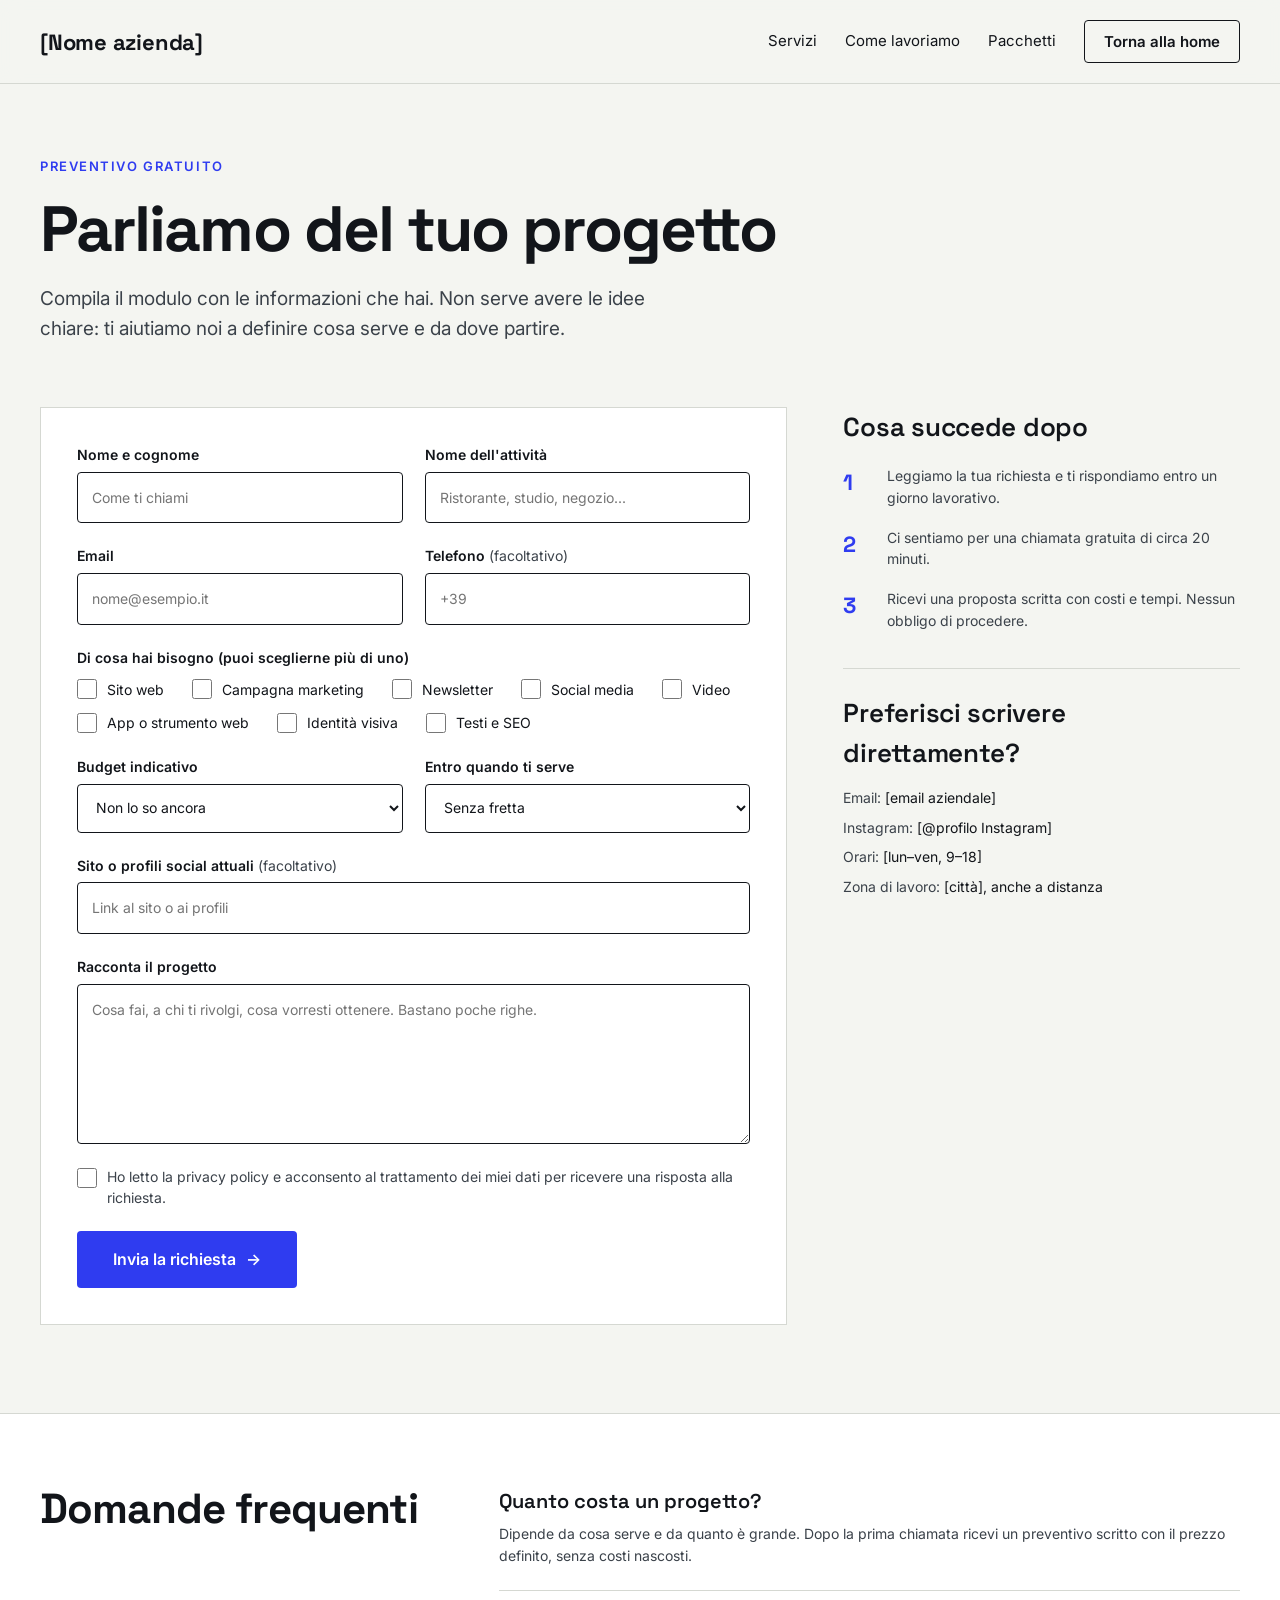
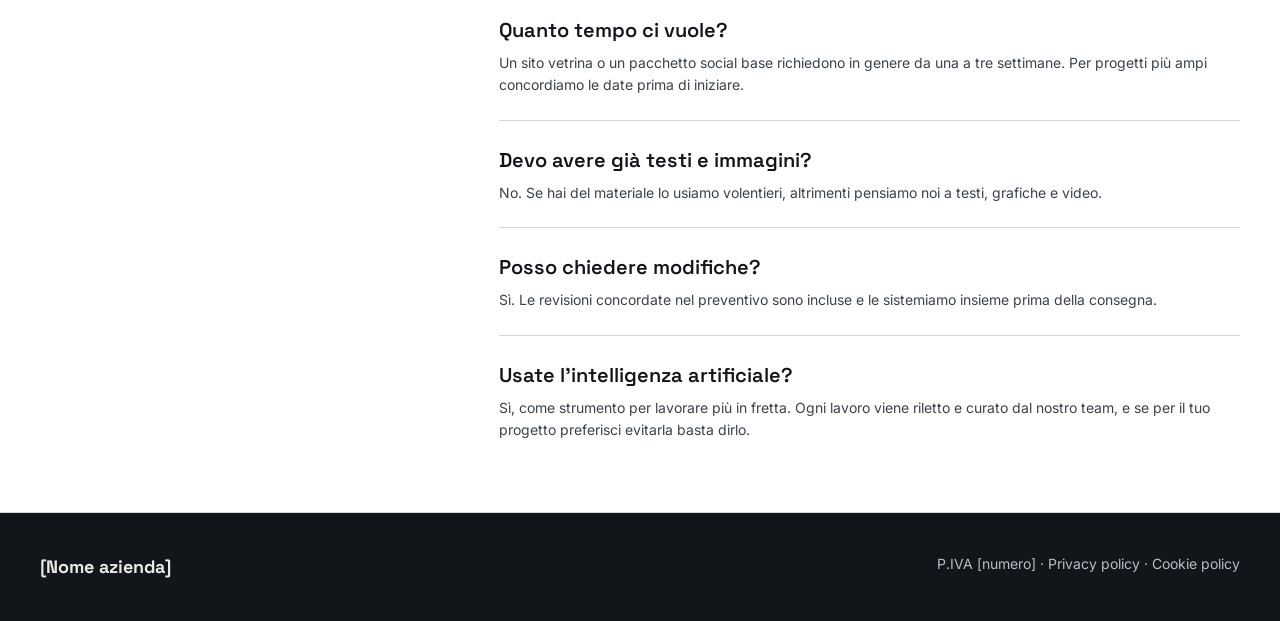
==== contatti.html @ 20356abd "Add files via upload" ====
<!doctype html>
<html lang="it">
<head>
<meta charset="utf-8">
<meta name="viewport" content="width=device-width, initial-scale=1">
<title>Parliamo del tuo progetto | [Nome azienda]</title>
<meta name="description" content="Raccontaci il tuo progetto: ti rispondiamo entro un giorno lavorativo con tempi e costi.">
<link rel="icon" href="data:image/svg+xml,%3Csvg xmlns='http://www.w3.org/2000/svg' viewBox='0 0 32 32'%3E%3Crect width='32' height='32' rx='6' fill='%232F3CF0'/%3E%3C/svg%3E">
<link rel="preconnect" href="https://fonts.googleapis.com">
<link rel="preconnect" href="https://fonts.gstatic.com" crossorigin>
<link rel="stylesheet" href="https://fonts.googleapis.com/css2?family=Inter:wght@400;500;600&family=Space+Grotesk:wght@500;600;700&display=swap">
<link rel="stylesheet" href="style.css">
</head>
<body>
<div style="background:#F4F5F1;color:#12151A;font-family:'Inter',system-ui,sans-serif;line-height:1.55">
<div class="progress" aria-hidden="true" style="position:fixed;left:0;top:0;width:100%;height:4px;background:var(--ac);transform:scaleX(0);transform-origin:0 50%;z-index:60"></div>

<!-- HEADER -->
<header style="position:sticky;top:0;z-index:40;background:rgba(244,245,241,0.92);backdrop-filter:blur(10px);border-bottom:1px solid #D5D8D2">
<div class="hd" style="max-width:1200px;margin:0 auto;padding:20px 24px;display:flex;flex-wrap:wrap;align-items:center;justify-content:space-between;gap:16px">
<a href="index.html" style="font-family:'Space Grotesk',sans-serif;font-weight:700;font-size:22px;letter-spacing:-0.01em;color:#12151A;text-decoration:none">[Nome azienda]</a>
<nav style="display:flex;flex-wrap:wrap;align-items:center;gap:8px 28px;font-size:15px">
<a class="nl" href="index.html#servizi" style="color:#12151A;text-decoration:none">Servizi</a>
<a class="nl" href="index.html#metodo" style="color:#12151A;text-decoration:none">Come lavoriamo</a>
<a class="nl" href="pacchetti.html" style="color:#12151A;text-decoration:none">Pacchetti</a>
<a href="index.html" style="color:#12151A;text-decoration:none;padding:9px 19px;font-weight:600;border-radius:4px;border:1px solid #12151A">Torna alla home</a>
</nav>
</div>
</header>

<!-- TITOLO -->
<section class="hero1" style="max-width:1200px;margin:0 auto;padding:72px 24px 24px;display:flex;flex-direction:column;gap:20px">
<div style="font-size:13px;font-weight:600;letter-spacing:0.12em;text-transform:uppercase;color:var(--ac)">Preventivo gratuito</div>
<h1 style="margin:0;font-family:'Space Grotesk',sans-serif;font-weight:700;font-size:clamp(38px,5.5vw,64px);line-height:1.06;letter-spacing:-0.03em;max-width:820px;text-wrap:balance">Parliamo del tuo progetto</h1>
<p style="margin:0;max-width:640px;font-size:19px;color:#3B424A">Compila il modulo con le informazioni che hai. Non serve avere le idee chiare: ti aiutiamo noi a definire cosa serve e da dove partire.</p>
</section>

<!-- FORM + INFO -->
<section style="max-width:1200px;margin:0 auto;padding:40px 24px 88px;display:flex;flex-wrap:wrap;gap:56px;align-items:flex-start">

<form class="formcard" action="https://formspree.io/f/INSERISCI_ID" method="POST" style="flex:2 1 520px;min-width:0;display:flex;flex-direction:column;gap:22px;background:#FFFFFF;border:1px solid #D5D8D2;padding:36px">
<input type="hidden" name="_subject" value="Nuova richiesta dal sito">

<div style="display:flex;flex-wrap:wrap;gap:22px">
<div style="flex:1 1 220px;min-width:0;display:flex;flex-direction:column;gap:6px">
<label for="nome" style="font-size:14px;font-weight:600">Nome e cognome</label>
<input id="nome" name="nome" type="text" required placeholder="Come ti chiami" style="box-sizing:border-box;width:100%;padding:14px;font:inherit;border:1px solid #12151A;background:#FFFFFF;color:#12151A;border-radius:4px;min-height:48px">
</div>
<div style="flex:1 1 220px;min-width:0;display:flex;flex-direction:column;gap:6px">
<label for="attivita" style="font-size:14px;font-weight:600">Nome dell'attività</label>
<input id="attivita" name="attivita" type="text" placeholder="Ristorante, studio, negozio..." style="box-sizing:border-box;width:100%;padding:14px;font:inherit;border:1px solid #12151A;background:#FFFFFF;color:#12151A;border-radius:4px;min-height:48px">
</div>
</div>

<div style="display:flex;flex-wrap:wrap;gap:22px">
<div style="flex:1 1 220px;min-width:0;display:flex;flex-direction:column;gap:6px">
<label for="email" style="font-size:14px;font-weight:600">Email</label>
<input id="email" name="email" type="email" required placeholder="nome@esempio.it" style="box-sizing:border-box;width:100%;padding:14px;font:inherit;border:1px solid #12151A;background:#FFFFFF;color:#12151A;border-radius:4px;min-height:48px">
</div>
<div style="flex:1 1 220px;min-width:0;display:flex;flex-direction:column;gap:6px">
<label for="telefono" style="font-size:14px;font-weight:600">Telefono <span style="font-weight:400;color:#3B424A">(facoltativo)</span></label>
<input id="telefono" name="telefono" type="text" placeholder="+39" style="box-sizing:border-box;width:100%;padding:14px;font:inherit;border:1px solid #12151A;background:#FFFFFF;color:#12151A;border-radius:4px;min-height:48px">
</div>
</div>

<fieldset style="margin:0;padding:0;border:0;min-width:0;display:flex;flex-direction:column;gap:10px">
<legend style="padding:0;margin-bottom:10px;font-size:14px;font-weight:600">Di cosa hai bisogno (puoi sceglierne più di uno)</legend>
<div style="display:flex;flex-wrap:wrap;gap:12px 28px">
<div style="display:flex;align-items:center;gap:10px"><input id="s-sito" name="servizi" value="Sito web" type="checkbox" style="width:20px;height:20px;margin:0"><label for="s-sito">Sito web</label></div>
<div style="display:flex;align-items:center;gap:10px"><input id="s-campagna" name="servizi" value="Campagna marketing" type="checkbox" style="width:20px;height:20px;margin:0"><label for="s-campagna">Campagna marketing</label></div>
<div style="display:flex;align-items:center;gap:10px"><input id="s-news" name="servizi" value="Newsletter" type="checkbox" style="width:20px;height:20px;margin:0"><label for="s-news">Newsletter</label></div>
<div style="display:flex;align-items:center;gap:10px"><input id="s-social" name="servizi" value="Social media" type="checkbox" style="width:20px;height:20px;margin:0"><label for="s-social">Social media</label></div>
<div style="display:flex;align-items:center;gap:10px"><input id="s-video" name="servizi" value="Video" type="checkbox" style="width:20px;height:20px;margin:0"><label for="s-video">Video</label></div>
<div style="display:flex;align-items:center;gap:10px"><input id="s-app" name="servizi" value="App o strumento web" type="checkbox" style="width:20px;height:20px;margin:0"><label for="s-app">App o strumento web</label></div>
<div style="display:flex;align-items:center;gap:10px"><input id="s-brand" name="servizi" value="Identità visiva" type="checkbox" style="width:20px;height:20px;margin:0"><label for="s-brand">Identità visiva</label></div>
<div style="display:flex;align-items:center;gap:10px"><input id="s-seo" name="servizi" value="Testi e SEO" type="checkbox" style="width:20px;height:20px;margin:0"><label for="s-seo">Testi e SEO</label></div>
</div>
</fieldset>

<div style="display:flex;flex-wrap:wrap;gap:22px">
<div style="flex:1 1 220px;min-width:0;display:flex;flex-direction:column;gap:6px">
<label for="budget" style="font-size:14px;font-weight:600">Budget indicativo</label>
<select id="budget" name="budget" style="box-sizing:border-box;width:100%;padding:14px;font:inherit;border:1px solid #12151A;background:#FFFFFF;color:#12151A;border-radius:4px;min-height:48px">
<option>Non lo so ancora</option>
<option>Fino a 500 €</option>
<option>500 – 1.500 €</option>
<option>1.500 – 3.000 €</option>
<option>Oltre 3.000 €</option>
</select>
</div>
<div style="flex:1 1 220px;min-width:0;display:flex;flex-direction:column;gap:6px">
<label for="tempi" style="font-size:14px;font-weight:600">Entro quando ti serve</label>
<select id="tempi" name="tempi" style="box-sizing:border-box;width:100%;padding:14px;font:inherit;border:1px solid #12151A;background:#FFFFFF;color:#12151A;border-radius:4px;min-height:48px">
<option>Senza fretta</option>
<option>Entro un mese</option>
<option>Entro due settimane</option>
<option>È urgente</option>
</select>
</div>
</div>

<div style="display:flex;flex-direction:column;gap:6px">
<label for="sito-attuale" style="font-size:14px;font-weight:600">Sito o profili social attuali <span style="font-weight:400;color:#3B424A">(facoltativo)</span></label>
<input id="sito-attuale" name="sito-attuale" type="text" placeholder="Link al sito o ai profili" style="box-sizing:border-box;width:100%;padding:14px;font:inherit;border:1px solid #12151A;background:#FFFFFF;color:#12151A;border-radius:4px;min-height:48px">
</div>

<div style="display:flex;flex-direction:column;gap:6px">
<label for="messaggio" style="font-size:14px;font-weight:600">Racconta il progetto</label>
<textarea id="messaggio" name="messaggio" rows="6" placeholder="Cosa fai, a chi ti rivolgi, cosa vorresti ottenere. Bastano poche righe." style="box-sizing:border-box;width:100%;padding:14px;font:inherit;border:1px solid #12151A;background:#FFFFFF;color:#12151A;border-radius:4px;resize:vertical"></textarea>
</div>

<div style="display:flex;align-items:flex-start;gap:10px">
<input id="privacy" name="privacy" value="accettata" type="checkbox" required style="width:20px;height:20px;margin:2px 0 0;flex:0 0 auto">
<label for="privacy" style="font-size:14px;color:#3B424A">Ho letto la privacy policy e acconsento al trattamento dei miei dati per ricevere una risposta alla richiesta.</label>
</div>

<button class="btn" type="submit" style="align-self:flex-start;background:var(--ac);color:#FFFFFF;border:0;padding:16px 36px;font:inherit;font-weight:600;font-size:16px;border-radius:4px;cursor:pointer;min-height:48px">Invia la richiesta</button>
</form>

<aside class="side" style="flex:1 1 320px;min-width:0;display:flex;flex-direction:column;gap:36px">
<div style="display:flex;flex-direction:column;gap:18px">
<h2 style="margin:0;font-family:'Space Grotesk',sans-serif;font-weight:600;font-size:26px;letter-spacing:-0.01em">Cosa succede dopo</h2>
<div style="display:flex;gap:16px"><div style="flex:0 0 28px;font-family:'Space Grotesk',sans-serif;font-weight:700;font-size:22px;color:var(--ac)">1</div><p style="margin:0;color:#3B424A">Leggiamo la tua richiesta e ti rispondiamo entro un giorno lavorativo.</p></div>
<div style="display:flex;gap:16px"><div style="flex:0 0 28px;font-family:'Space Grotesk',sans-serif;font-weight:700;font-size:22px;color:var(--ac)">2</div><p style="margin:0;color:#3B424A">Ci sentiamo per una chiamata gratuita di circa 20 minuti.</p></div>
<div style="display:flex;gap:16px"><div style="flex:0 0 28px;font-family:'Space Grotesk',sans-serif;font-weight:700;font-size:22px;color:var(--ac)">3</div><p style="margin:0;color:#3B424A">Ricevi una proposta scritta con costi e tempi. Nessun obbligo di procedere.</p></div>
</div>

<div style="display:flex;flex-direction:column;gap:8px;border-top:1px solid #D5D8D2;padding-top:24px">
<h2 style="margin:0 0 6px;font-family:'Space Grotesk',sans-serif;font-weight:600;font-size:26px;letter-spacing:-0.01em">Preferisci scrivere direttamente?</h2>
<div><span style="color:#3B424A">Email:</span> [email aziendale]</div>
<div><span style="color:#3B424A">Instagram:</span> [@profilo Instagram]</div>
<div><span style="color:#3B424A">Orari:</span> [lun–ven, 9–18]</div>
<div><span style="color:#3B424A">Zona di lavoro:</span> [città], anche a distanza</div>
</div>
</aside>
</section>

<!-- FAQ -->
<section style="background:#FFFFFF;border-top:1px solid #D5D8D2;border-bottom:1px solid #D5D8D2">
<div style="max-width:1200px;margin:0 auto;padding:72px 24px;display:flex;flex-wrap:wrap;gap:48px">
<div style="flex:1 1 300px;min-width:0">
<h2 style="margin:0;font-family:'Space Grotesk',sans-serif;font-weight:700;font-size:clamp(30px,3.6vw,42px);line-height:1.1;letter-spacing:-0.02em">Domande frequenti</h2>
</div>
<div class="faqs" style="flex:2 1 520px;min-width:0;display:flex;flex-direction:column">
<div style="padding:0 0 24px;border-bottom:1px solid #D5D8D2"><h3 style="margin:0 0 6px;font-family:'Space Grotesk',sans-serif;font-weight:600;font-size:20px">Quanto costa un progetto?</h3><p style="margin:0;color:#3B424A">Dipende da cosa serve e da quanto è grande. Dopo la prima chiamata ricevi un preventivo scritto con il prezzo definito, senza costi nascosti.</p></div>
<div style="padding:24px 0;border-bottom:1px solid #D5D8D2"><h3 style="margin:0 0 6px;font-family:'Space Grotesk',sans-serif;font-weight:600;font-size:20px">Quanto tempo ci vuole?</h3><p style="margin:0;color:#3B424A">Un sito vetrina o un pacchetto social base richiedono in genere da una a tre settimane. Per progetti più ampi concordiamo le date prima di iniziare.</p></div>
<div style="padding:24px 0;border-bottom:1px solid #D5D8D2"><h3 style="margin:0 0 6px;font-family:'Space Grotesk',sans-serif;font-weight:600;font-size:20px">Devo avere già testi e immagini?</h3><p style="margin:0;color:#3B424A">No. Se hai del materiale lo usiamo volentieri, altrimenti pensiamo noi a testi, grafiche e video.</p></div>
<div style="padding:24px 0;border-bottom:1px solid #D5D8D2"><h3 style="margin:0 0 6px;font-family:'Space Grotesk',sans-serif;font-weight:600;font-size:20px">Posso chiedere modifiche?</h3><p style="margin:0;color:#3B424A">Sì. Le revisioni concordate nel preventivo sono incluse e le sistemiamo insieme prima della consegna.</p></div>
<div style="padding:24px 0 0"><h3 style="margin:0 0 6px;font-family:'Space Grotesk',sans-serif;font-weight:600;font-size:20px">Usate l'intelligenza artificiale?</h3><p style="margin:0;color:#3B424A">Sì, come strumento per lavorare più in fretta. Ogni lavoro viene riletto e curato dal nostro team, e se per il tuo progetto preferisci evitarla basta dirlo.</p></div>
</div>
</div>
</section>

<!-- FOOTER -->
<footer style="background:#12151A;color:#E8EAE6">
<div style="max-width:1200px;margin:0 auto;padding:40px 24px;display:flex;flex-wrap:wrap;justify-content:space-between;gap:16px;font-size:14px">
<div style="font-family:'Space Grotesk',sans-serif;font-weight:700;font-size:18px">[Nome azienda]</div>
<div style="color:#B9BEC6">P.IVA [numero] · Privacy policy · Cookie policy</div>
</div>
</footer>

</div>
</body>
</html>
---- style.css ----
:root{--ac:#2F3CF0}
body{margin:0;font-family:'Inter',system-ui,sans-serif;font-size:14px;background:#F4F5F1;color:#12151A}
a{color:#2F3CF0}a:hover{color:#1B24B8}
html{scroll-behavior:smooth}
a:focus-visible,button:focus-visible{outline:3px solid var(--ac,#2F3CF0);outline-offset:3px}
.nl{background:linear-gradient(currentColor,currentColor) 0 100%/0 2px no-repeat;padding-bottom:3px;transition:background-size .3s ease}
.nl:hover{background-size:100% 2px;color:#12151A}
.btn,.cards > * > a{display:inline-block;transition:transform .25s cubic-bezier(.2,.7,.2,1),box-shadow .25s ease}
.btn::after,.cards > * > a::after{content:"→";display:inline-block;margin-left:10px;transition:transform .25s cubic-bezier(.2,.7,.2,1)}
.btn:hover,.cards > * > a:hover{transform:translateY(-3px);box-shadow:0 12px 24px color-mix(in srgb,var(--ac,#2F3CF0) 35%,transparent)}
.btn:hover::after,.cards > * > a:hover::after{transform:translateX(6px)}
.btn:active,.cards > * > a:active{transform:none;box-shadow:none}
.svcs > *{position:relative}
.svcs > *::before{content:"";position:absolute;left:0;right:0;top:-1px;height:3px;background:var(--ac,#2F3CF0);transform:scaleX(0);transform-origin:left;transition:transform .5s cubic-bezier(.2,.7,.2,1)}
.svcs > *:hover::before{transform:scaleX(1)}
.svcs > * > *{transition:transform .35s cubic-bezier(.2,.7,.2,1),color .3s}
.svcs > *:hover > *{transform:translateX(12px)}
.svcs > *:hover > h3{color:var(--ac,#2F3CF0)}
.steps > *,.faqs > *{transition:transform .35s cubic-bezier(.2,.7,.2,1)}
.steps > *:hover,.faqs > *:hover{transform:translateX(8px)}
.steps > * > div:first-child{transition:transform .35s cubic-bezier(.2,.7,.2,1)}
.steps > *:hover > div:first-child{transform:scale(1.3);transform-origin:left center}
.faqs > * h3{transition:color .3s}
.faqs > *:hover h3{color:var(--ac,#2F3CF0)}
.cards > *{transition:transform .35s cubic-bezier(.2,.7,.2,1),box-shadow .35s ease}
.cards > *:hover{transform:translateY(-8px);box-shadow:0 20px 40px rgba(18,21,26,.12)}
.incl > *{transition:transform .3s cubic-bezier(.2,.7,.2,1)}
.incl > *:hover{transform:translateY(-4px)}
input,select,textarea{transition:box-shadow .2s ease,transform .2s ease}
input:focus,select:focus,textarea:focus{outline:none;box-shadow:0 0 0 4px color-mix(in srgb,var(--ac,#2F3CF0) 28%,transparent);transform:translateY(-1px)}
input[type=checkbox]{accent-color:var(--ac,#2F3CF0)}
.hl{background:linear-gradient(transparent 62%,color-mix(in srgb,var(--ac,#2F3CF0) 28%,transparent) 62%) no-repeat 0 0/100% 100%}
.mq-set{display:inline-flex;align-items:center;flex:none}
.mq-set i{display:inline-block;width:9px;height:9px;background:#fff;margin:0 30px;transform:rotate(45deg)}
.play::after{content:"";position:absolute;inset:-2px;border:2px solid #fff;border-radius:50%;opacity:0}
.rg{position:absolute;inset:0;border:1px solid rgba(255,255,255,.4);border-radius:50%;opacity:0}
@keyframes up{from{opacity:0;translate:0 36px}to{opacity:1;translate:0 0}}
@keyframes rv{from{opacity:0;translate:0 56px}to{opacity:1;translate:0 0}}
@keyframes rvout{from{opacity:1;translate:0 0}to{opacity:0;translate:0 -32px}}
@keyframes drift{from{translate:-14px 0}to{translate:14px 0}}
@keyframes floaty{0%,100%{transform:translateY(0)}50%{transform:translateY(-12px)}}
@keyframes underline{from{background-size:0% 100%}to{background-size:100% 100%}}
@keyframes pulse{0%{transform:scale(1);opacity:.8}100%{transform:scale(1.7);opacity:0}}
@keyframes tile{0%,100%{translate:0 0}50%{translate:0 -6px}}
@keyframes marquee{from{transform:translateX(0)}to{transform:translateX(-50%)}}
@keyframes ring{0%{transform:scale(.25);opacity:.7}100%{transform:scale(1);opacity:0}}
@keyframes grow{from{transform:scaleX(0)}to{transform:scaleX(1)}}
@keyframes shrink{to{padding-top:10px;padding-bottom:10px}}
@keyframes pxa{to{translate:0 60px}}
@keyframes pxb{to{translate:0 -70px}}
@media (prefers-reduced-motion:no-preference){
.hero1 > *{animation:up .9s cubic-bezier(.2,.7,.2,1) both}
.hero1 > *:nth-child(2){animation-delay:.12s}
.hero1 > *:nth-child(3){animation-delay:.24s}
.hero1 > *:nth-child(4){animation-delay:.36s}
.heroart{animation:up 1s cubic-bezier(.2,.7,.2,1) .3s both}
.floaty{animation:floaty 6s ease-in-out infinite}
.hl{animation:underline 1s cubic-bezier(.6,0,.2,1) .9s both}
.play::after{animation:pulse 2.2s ease-out infinite}
.tile{animation:tile 3s ease-in-out infinite}
.tile:nth-child(2){animation-delay:.4s}
.tile:nth-child(3){animation-delay:.8s}
.mq-track{animation:marquee 32s linear infinite}
.mq:hover .mq-track{animation-play-state:paused}
.rg{animation:ring 7s linear infinite}
.rg:nth-child(2){animation-delay:2.3s}
.rg:nth-child(3){animation-delay:4.6s}
@supports (animation-timeline:view()){
.rv,.svcs > *,.steps > *,.cards > *,.incl > *,.cta > *,.formcard > *,.side > *,.faqs > *{animation:rv linear both,rvout linear forwards;animation-timeline:view(),view();animation-range:entry 0% entry 55%,exit 40% exit 100%}
.cards > *:nth-child(2){animation-range:entry 10% entry 65%,exit 40% exit 100%}
.cards > *:nth-child(3){animation-range:entry 20% entry 75%,exit 40% exit 100%}
h2{animation:drift linear both;animation-timeline:view();animation-range:cover 0% cover 100%}
.progress{animation:grow linear both;animation-timeline:scroll(root)}
.hd{animation:shrink linear both;animation-timeline:scroll(root);animation-range:0px 140px}
.pxa{animation:pxa linear both;animation-timeline:scroll(root);animation-range:0px 800px}
.pxb{animation:pxb linear both;animation-timeline:scroll(root);animation-range:0px 800px}
}
}
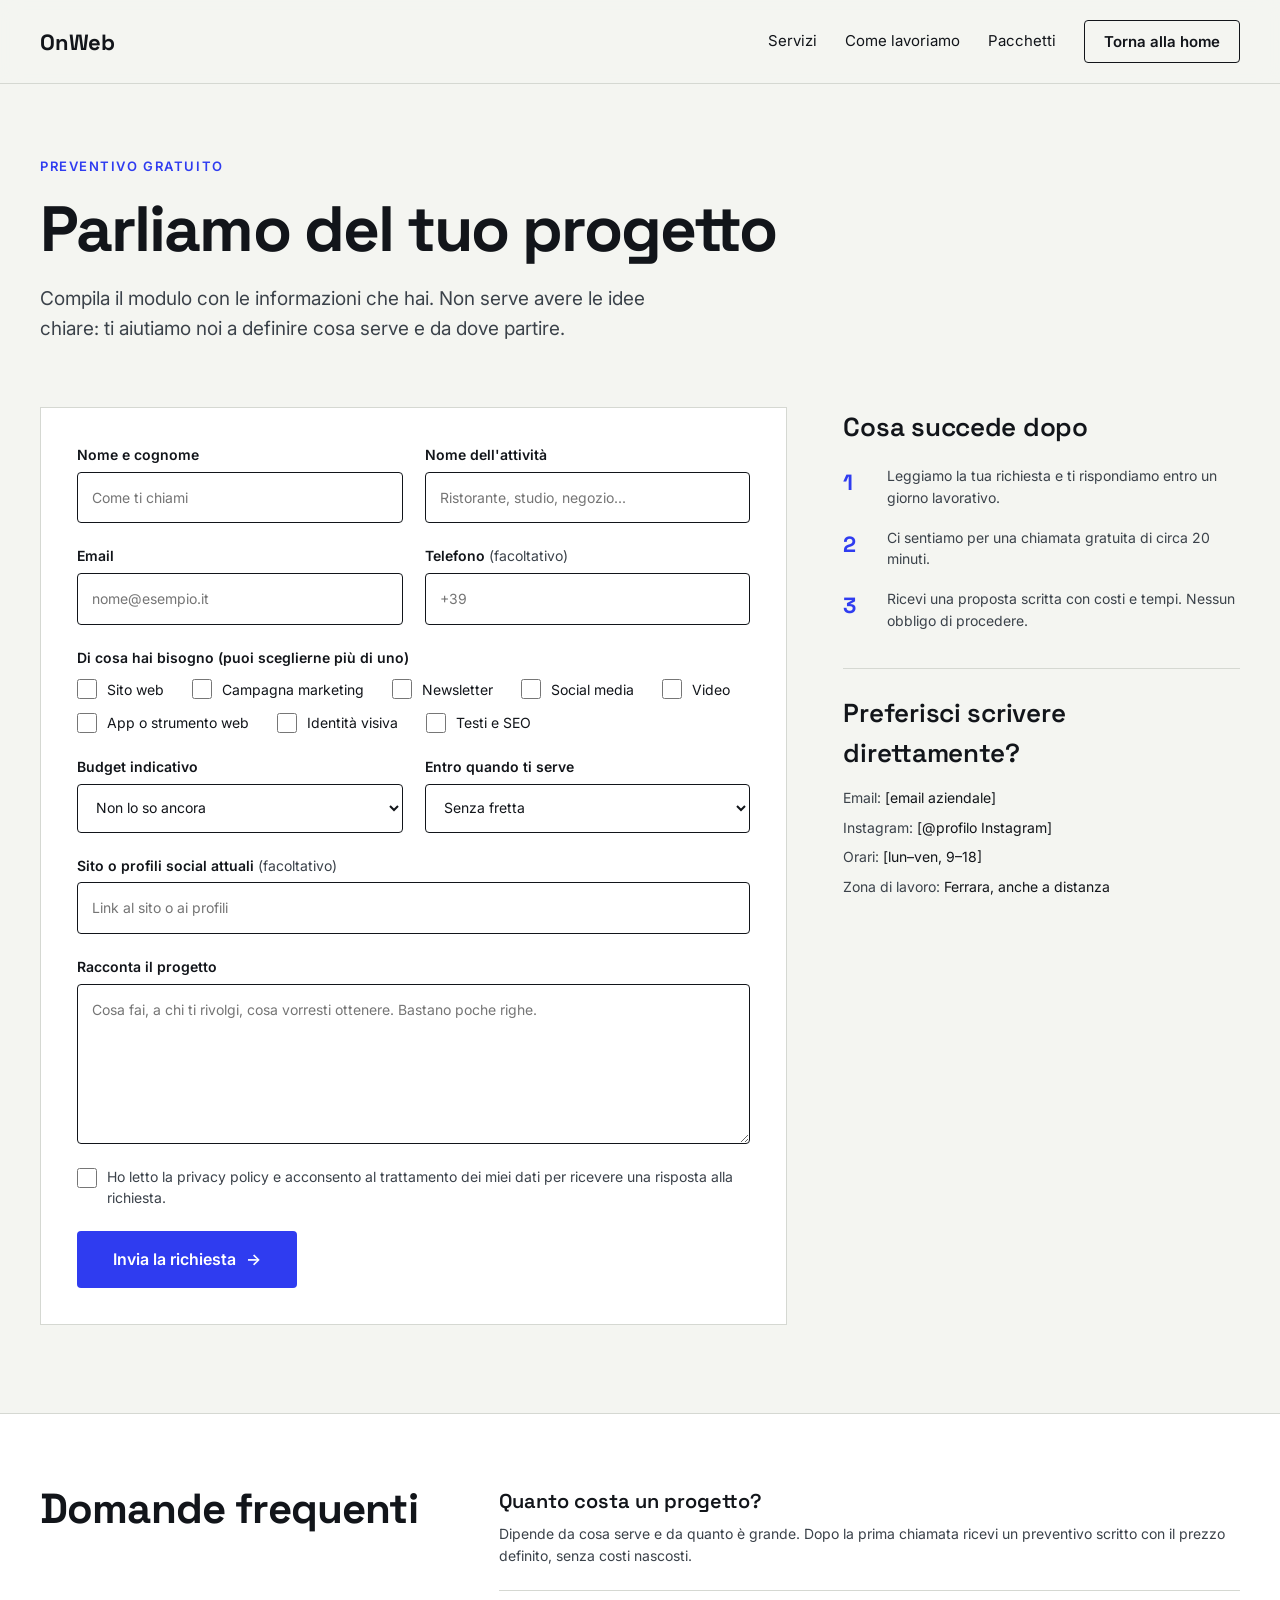
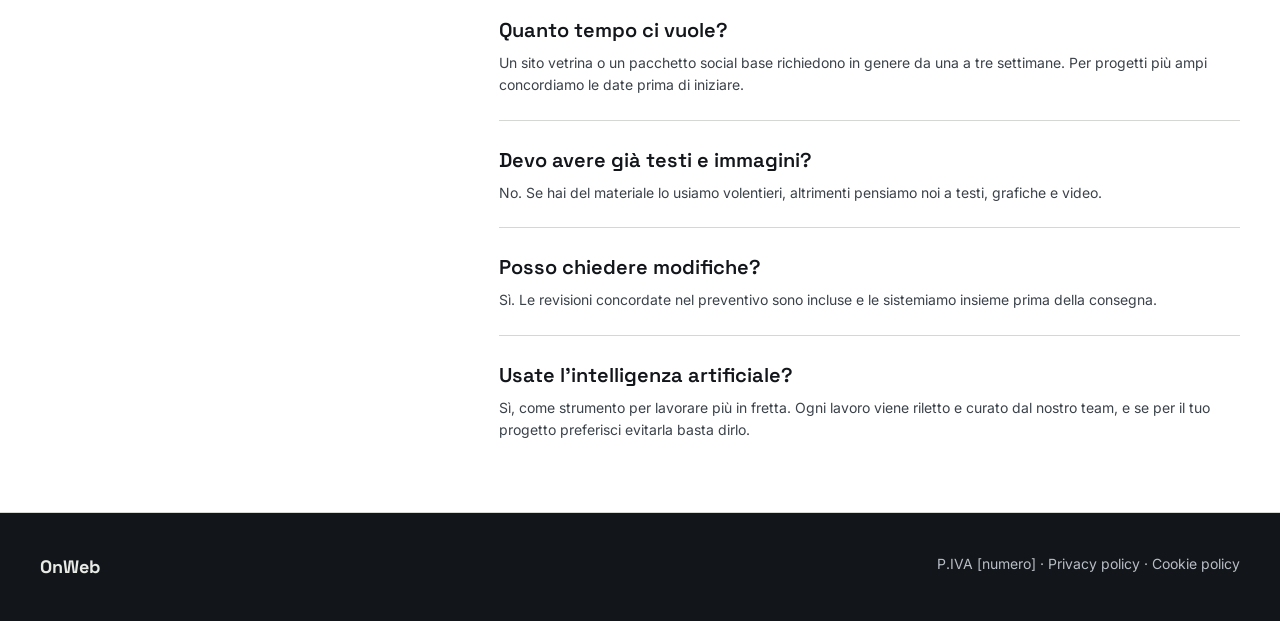
==== commit 89e4920c: "Replace company name placeholder with 'OnWeb'" ====
--- a/contatti.html
+++ b/contatti.html
@@ -3,7 +3,7 @@
 <head>
 <meta charset="utf-8">
 <meta name="viewport" content="width=device-width, initial-scale=1">
-<title>Parliamo del tuo progetto | [Nome azienda]</title>
+<title>Parliamo del tuo progetto | OnWeb</title>
 <meta name="description" content="Raccontaci il tuo progetto: ti rispondiamo entro un giorno lavorativo con tempi e costi.">
 <link rel="icon" href="data:image/svg+xml,%3Csvg xmlns='http://www.w3.org/2000/svg' viewBox='0 0 32 32'%3E%3Crect width='32' height='32' rx='6' fill='%232F3CF0'/%3E%3C/svg%3E">
 <link rel="preconnect" href="https://fonts.googleapis.com">
@@ -18,7 +18,7 @@
 <!-- HEADER -->
 <header style="position:sticky;top:0;z-index:40;background:rgba(244,245,241,0.92);backdrop-filter:blur(10px);border-bottom:1px solid #D5D8D2">
 <div class="hd" style="max-width:1200px;margin:0 auto;padding:20px 24px;display:flex;flex-wrap:wrap;align-items:center;justify-content:space-between;gap:16px">
-<a href="index.html" style="font-family:'Space Grotesk',sans-serif;font-weight:700;font-size:22px;letter-spacing:-0.01em;color:#12151A;text-decoration:none">[Nome azienda]</a>
+<a href="index.html" style="font-family:'Space Grotesk',sans-serif;font-weight:700;font-size:22px;letter-spacing:-0.01em;color:#12151A;text-decoration:none">OnWeb</a>
 <nav style="display:flex;flex-wrap:wrap;align-items:center;gap:8px 28px;font-size:15px">
 <a class="nl" href="index.html#servizi" style="color:#12151A;text-decoration:none">Servizi</a>
 <a class="nl" href="index.html#metodo" style="color:#12151A;text-decoration:none">Come lavoriamo</a>
@@ -130,7 +130,7 @@
 <div><span style="color:#3B424A">Email:</span> [email aziendale]</div>
 <div><span style="color:#3B424A">Instagram:</span> [@profilo Instagram]</div>
 <div><span style="color:#3B424A">Orari:</span> [lun–ven, 9–18]</div>
-<div><span style="color:#3B424A">Zona di lavoro:</span> [città], anche a distanza</div>
+<div><span style="color:#3B424A">Zona di lavoro:</span> Ferrara, anche a distanza</div>
 </div>
 </aside>
 </section>
@@ -154,7 +154,7 @@
 <!-- FOOTER -->
 <footer style="background:#12151A;color:#E8EAE6">
 <div style="max-width:1200px;margin:0 auto;padding:40px 24px;display:flex;flex-wrap:wrap;justify-content:space-between;gap:16px;font-size:14px">
-<div style="font-family:'Space Grotesk',sans-serif;font-weight:700;font-size:18px">[Nome azienda]</div>
+<div style="font-family:'Space Grotesk',sans-serif;font-weight:700;font-size:18px">OnWeb</div>
 <div style="color:#B9BEC6">P.IVA [numero] · Privacy policy · Cookie policy</div>
 </div>
 </footer>
